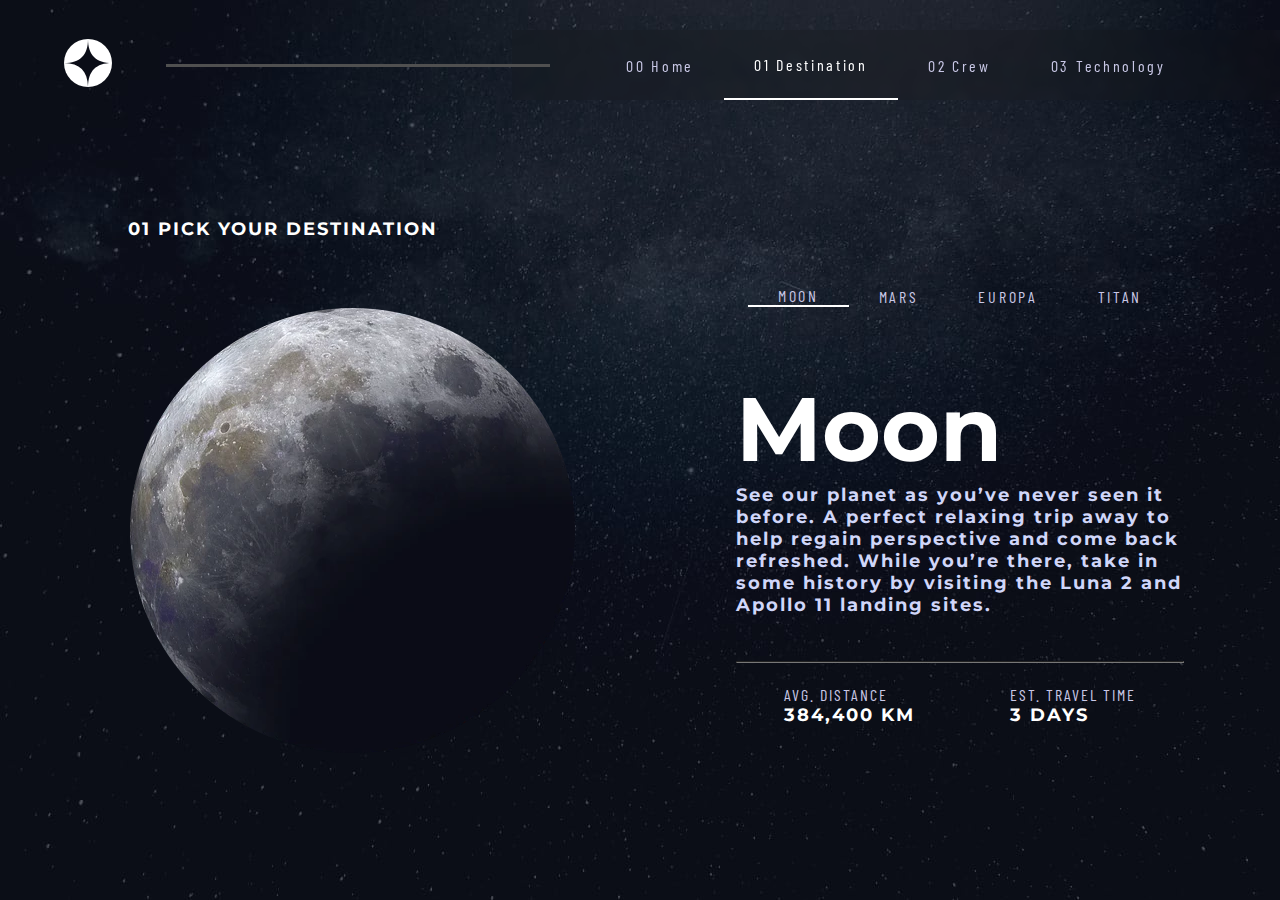
==== html/destination.html @ aa3d94fd "destinations-main-styles" ====
<!DOCTYPE html>
<html lang="en">
  <head>
    <meta charset="UTF-8" />
    <meta http-equiv="X-UA-Compatible" content="IE=edge" />
    <meta name="viewport" content="width=device-width, initial-scale=1.0" />
    <link rel="stylesheet" href="../style/main.css" />
    <title>Desafio Space Grid y flexbox</title>
    <link rel="preconnect" href="https://fonts.googleapis.com" />
    <link rel="preconnect" href="https://fonts.googleapis.com" />
    <link rel="preconnect" href="https://fonts.gstatic.com" crossorigin />
    <link
      href="https://fonts.googleapis.com/css2?family=Barlow+Condensed&family=Montserrat&display=swap"
      rel="stylesheet"
    />
    <script src="../javascript/jquery.js"></script>
    <script type="text/javascript" src="../javascript/planets.js"></script>
    <script type="text/javascript" src="../data.json"></script>
  </head>
  <body>
    <div class="destination-container">
      <div class="anim">
        <div class="header">
          <div class="menu-image">
            <img src="../assets/shared/logo.svg" alt="" />
          </div>
          <hr class="linea" />
          <div class="menu-btn"></div>
          <div class="menu">
            <ul class="menu-list">
              <li class="list-one">
                <a href="../index.html"><span class="numeros">00</span> Home</a>
              </li>
              <li class="list-one home">
                <a href="./destination.html" class="too"
                  ><span class="numeros">01</span> Destination</a
                >
              </li>
              <li class="list-one">
                <a href=""><span class="numeros">02</span> Crew</a>
              </li>
              <li class="list-one">
                <a href=""><span class="numeros">03</span> Technology</a>
              </li>
            </ul>
          </div>
        </div>
        <div class="destiny-planet">
          <h4><span>01</span> PICK YOUR DESTINATION</h4>
          <div class="planet-img">
            <img
              src="../assets/destination/image-moon.webp"
              alt=""
              class="plan-img"
            />
          </div>
        </div>
        <div class="destiny-text">
          <div class="planet-menu">
            <ul class="planet-list">
              <li class="list-one home">
                <a href=""> MOON</a>
              </li>
              <li class="list-one">
                <a href=""> MARS</a>
              </li>
              <li class="list-one">
                <a href=""> EUROPA</a>
              </li>
              <li class="list-one">
                <a href=""> TITAN</a>
              </li>
            </ul>
          </div>
          <div class="planet-text">
            <div class="luna">
              <h2 class="planet-name">Moon</h2>
              <h4 class="planet-desc">
                See our planet as you’ve never seen it before. A perfect
                relaxing trip away to help regain perspective and come back
                refreshed. While you’re there, take in some history by visiting
                the Luna 2 and Apollo 11 landing sites.
              </h4>
            </div>
            <div class="marte">
              <h2 class="planet-name">MARS</h2>
              <h4 class="planet-desc">
                Don’t forget to pack your hiking boots. You’ll need them to
                tackle Olympus Mons, the tallest planetary mountain in our solar
                system. It’s two and a half times the size of Everest!
              </h4>
            </div>
            <div class="europa">
              <h2 class="planet-name">EUROPA</h2>
              <h4 class="planet-desc">
                The smallest of the four Galilean moons orbiting Jupiter, Europa
                is a winter lover’s dream. With an icy surface, it’s perfect for
                a bit of ice skating, curling, hockey, or simple relaxation in
                your snug wintery cabin.
              </h4>
            </div>
            <div class="titan">
              <h2 class="planet-name">TITAN</h2>
              <h4 class="planet-desc">
                The only moon known to have a dense atmosphere other than Earth,
                Titan is a home away from home (just a few hundred degrees
                colder!). As a bonus, you get striking views of the Rings of
                Saturn.", "distance": "1.6 bil. km.
              </h4>
            </div>
          </div>
          <hr class="planet-divi" />
          <div class="data data-moon">
            <div class="dist">
              <p class="data-p">AVG. DISTANCE</p>
              <h4>384,400 KM</h4>
            </div>
            <div class="travel">
              <p class="data-p">EST. TRAVEL TIME</p>
              <h4>3 DAYS</h4>
            </div>
          </div>
          <div class="data data-mars">
            <div class="dist">
              <p class="data-p">AVG. DISTANCE</p>
              <h4>225 MIL. KM</h4>
            </div>
            <div class="travel">
              <p class="data-p">EST. TRAVEL TIME</p>
              <h4>9 MONTHS</h4>
            </div>
          </div>
          <div class="data data-europa">
            <div class="dist">
              <p class="data-p">AVG. DISTANCE</p>
              <h4>628 MIL. KM</h4>
            </div>
            <div class="travel">
              <p class="data-p">EST. TRAVEL TIME</p>
              <h4>3 YEARS</h4>
            </div>
          </div>
          <div class="data data-titan">
            <div class="dist">
              <p class="data-p">AVG. DISTANCE</p>
              <h4>1.6 BIL. KM</h4>
            </div>
            <div class="travel">
              <p class="data-p">EST. TRAVEL TIME</p>
              <h4>7 YEARS</h4>
            </div>
          </div>
        </div>
      </div>
    </div>
  </body>
</html>
---- style/main.css ----
* {
  margin: 0;
  padding: 0;
}
/*Imports de libreias*/
@import url("https://fonts.googleapis.com/css2?family=Barlow+Condensed&display=swap");
/*Inician estilos generales de pagina*/
html {
  width: 100%;
  height: 100%;
}
body {
  position: relative;
  background-color: rgb(13, 0, 26);
  height: 100%;
  width: 100%;
  background-size: cover;
  background-repeat: no-repeat;
  background-attachment: fixed;
}
.menu-btn {
  display: none;
  width: 10vw;
  height: 10vw;
  background-repeat: no-repeat;
}
h1 {
  font-family: "Montserrat", sans-serif;
  font-size: 130px;
  color: white;
}
h2 {
  font-family: "Montserrat", sans-serif;
  font-size: 90px;
  color: white;
}
h4 {
  font-family: "Montserrat", sans-serif;
  font-size: 18px;
  color: white;
  letter-spacing: 2px;
}
/*home main container style*/
.home-container {
  width: 100%;
  height: 100%;
  display: grid;
  /*---- uso de grid ---- */
  grid-template-areas:
    "header header"
    "texte explore";
  grid-template-rows: 100px 1fr;
  grid-template-columns: 1fr 1fr;
  background-image: url("../assets/home/background-home-desktop.jpg");
  background-size: cover;
  background-repeat: no-repeat;
  background-attachment: fixed;
}
/* header styles*/
.header {
  /*---- uso de grid ---- */
  grid-area: header;
  /*--------- uso de flex--------- */
  display: flex;
  width: 100%;
  justify-content: space-between;
  justify-self: center;
  align-items: center;

  margin-top: 30px;
}
.linea {
  width: 30%;
  border-width: 0 0 3px 0;
  border-color: rgb(80, 80, 80);
  position: absolute;
  left: 13%;
  z-index: 1;
}
.menu {
  height: 100%;
  width: 60%;
  background-color: rgba(20, 20, 20, 0.2);
  backdrop-filter: blur(5px);
}
.menu-list {
  list-style: none;
  /*--------- uso de flex--------- */
  display: flex;
  height: 100%;
  width: 100%;
  align-items: stretch;
  justify-content: center;
}

.list-one {
  padding-top: auto;
  padding-bottom: auto;
  padding-left: 30px;
  padding-right: 30px;
  text-align: center;
  /*--------- uso de flex--------- */
  display: flex;
  justify-content: center;
  align-items: center;
}

.list-one:hover {
  border-bottom: solid 2px rgb(124, 124, 124);
}
.home {
  border-bottom: solid 2px rgb(255, 255, 255);
}
.too {
  color: white !important;
}
.list-one a {
  text-decoration: none;
  color: rgb(201, 200, 230);
  font-family: "Barlow Condensed", sans-serif;
  font-size: 16px;
  letter-spacing: 2.7px;
}
.menu-image {
  position: relative;
  left: 5%;
}
.icon-menu1 {
  display: none;
}
.icon-menu2 {
  display: none;
}
/*Lefttext styles*/
.home-text {
  /*---- uso de grid ---- */
  grid-area: texte;
  margin: 35% 15% 5% 15%;
}

#travel {
  font-family: "Montserrat", sans-serif;
  color: rgb(208, 214, 249);
  font-size: 22px;
  padding-bottom: 50px;
  letter-spacing: 4.75px;
}
/*right home circle text*/
.home-explore {
  /*---- uso de grid ---- */
  grid-area: explore;
  /*--------- uso de flex--------- */
  display: flex;
  justify-content: flex-end;
  align-items: flex-end;
  padding: 20%;
}
.circle {
  width: 35vh;
  height: 35vh;
  background-color: white;
  border-radius: 50%;
  /*--------- uso de flex--------- */
  display: flex;
  justify-content: center;
  align-items: center;
  outline-width: 0;
  outline-style: solid;
  outline-color: gray;
  transition: outline 1s ease-in-out;
}
.circle p {
  margin: auto;
  font-family: "Montserrat", sans-serif;
  color: rgb(1, 2, 10);
  font-size: 18px;
  letter-spacing: 3px;
}
.circle:hover {
  outline-style: solid;
  outline-color: rgba(95, 95, 95, 0.582);
  outline-width: 50px;
}
/*Responsive tablet design*/
@media only screen and (max-width: 1050px) {
  body {
    background-image: url("../assets/home/background-home-tablet.jpg");
  }
  .linea {
    display: none;
  }
  .numeros {
    display: none;
  }
  .home-text {
    margin: 15% 12% 0 15%;
  }
  .home-container {
    grid-template-areas:
      "header"
      "texte"
      "explore";
    grid-template-columns: 1fr;
    grid-template-rows: 100px 1fr 1fr;
  }
  .home-explore {
    justify-content: center;
    align-items: center;
  }
  .circle {
    width: 35vw;
    height: 35vw;
    justify-content: center;
    align-items: center;
  }
}
@media only screen and (max-width: 450px) {
  body {
    background-image: url("../assets/home/background-home-mobile.jpg");
    background-attachment: fixed;
  }

  h1 {
    font-family: "Montserrat", sans-serif;
    font-size: 80px;
    color: white;
  }
  h4 {
    font-family: "Montserrat", sans-serif;
    font-size: 16px;
    color: white;
    letter-spacing: 2px;
  }
  #travel {
    font-family: "Montserrat", sans-serif;
    color: rgb(208, 214, 249);
    font-size: 22px;
    padding-bottom: 20px;
    letter-spacing: 4.75px;
  }
  .home {
    border-bottom: none;
  }
  .linea {
    display: none;
  }
  .icon-menu1 {
    display: block;
    position: relative;
    top: 7%;
    left: -20%;
  }
  .icon-menu2 {
    display: none;
    position: relative;
    left: 10%;
    top: 10%;
  }
  .menu-btn {
    display: block !important;
    background-image: url("../assets/shared/icon-hamburger.svg");
    position: absolute;
    right: 15vw;
    top: 15vw;
    z-index: 1;
  }

  .menu {
    position: absolute;
    right: 0;
    top: 0;
    width: 0%;
    height: 100%;
    transition: 1s;
  }
  .menu-list {
    flex-direction: column;
  }
  .numeros {
    display: none;
  }
  .home-container {
    grid-template-areas:
      "header"
      "texte"
      "explore";
    grid-template-columns: 1fr;
    grid-template-rows: 100px 1fr 1fr;
  }
  .menu-image img {
    width: 100%;
  }
  .list-one a {
    color: white;
    font-size: 30px;
    border-top: solid 1px gray;
    border-bottom: solid 1px gray;
    padding-top: 10%;
    padding-bottom: 10%;
    width: 100%;
  }
  .home-explore {
    grid-area: explore;
    display: flex;
    justify-content: center;
    align-items: center;
    padding: 0;
  }
  .circle {
    width: 35vw;
    height: 35vw;
  }
}
/* -----------------Destination page--------------------------------- */
.destination-container {
  width: 100%;
  height: 100%;
  background-image: url("../assets/destination/background-destination-desktop.jpg");
  background-size: cover;
  background-repeat: no-repeat;
  background-attachment: fixed;
}
.anim {
  animation: fade 2s;
  display: grid;
  /*---- uso de grid ---- */
  grid-template-areas:
    "header header"
    "planet texte";
  grid-template-rows: 100px 1fr;
  grid-template-columns: 1fr 1fr;
}
.destiny-planet {
  grid-area: planet;
  display: flex;
  flex-direction: column;
  padding: 15% 10% 15% 20%;
}
.destiny-planet h4 {
  padding: 5% 0 15% 0%;
}
.destiny-text {
  grid-area: texte;
  display: flex;
  flex-direction: column;

  padding: 15%;
}
.planet-menu {
  padding-bottom: 15%;
  padding-top: 20%;
}
.planet-list {
  list-style: none;
  /*--------- uso de flex--------- */
  display: flex;
  width: 100%;
  justify-content: center;
}
.planet-img {
  align-self: center;
}
.planet-desc {
  color: rgb(208, 214, 249);
}
.marte {
  display: none;
}
.europa {
  display: none;
}
.titan {
  display: none;
}
.data {
  display: flex;
  align-items: center;
  justify-content: space-around;
}
.planet-divi {
  margin: 10% 0 5% 0;
  border-color: rgb(119, 119, 119);
}
.data-mars {
  display: none;
}
.data-europa {
  display: none;
}
.data-titan {
  display: none;
}
.data-p {
  color: rgb(201, 200, 230);
  font-family: "Barlow Condensed", sans-serif;
  font-size: 16px;
  letter-spacing: 2px;
}
/* -----Animaciones--------- */
@keyframes fade {
  from {
    opacity: 0;
  }
  to {
    opacity: 1;
  }
}
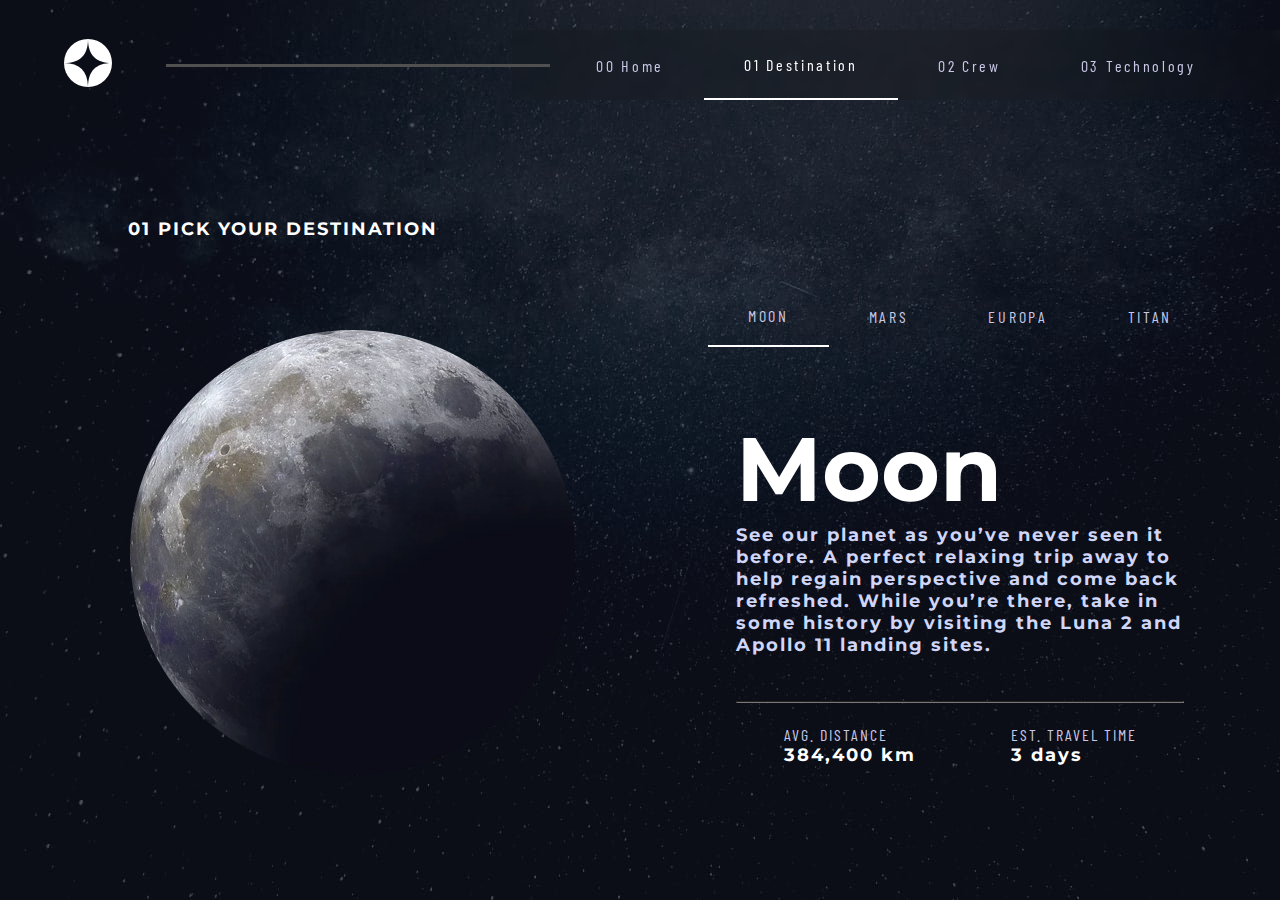
==== commit 983b05e9: "js added" ====
--- a/html/destination.html
+++ b/html/destination.html
@@ -14,140 +14,74 @@
       rel="stylesheet"
     />
     <script src="../javascript/jquery.js"></script>
+    <script type="text/javascript" src="../data.json"></script>
     <script type="text/javascript" src="../javascript/planets.js"></script>
-    <script type="text/javascript" src="../data.json"></script>
   </head>
   <body>
     <div class="destination-container">
-      <div class="anim">
-        <div class="header">
-          <div class="menu-image">
-            <img src="../assets/shared/logo.svg" alt="" />
-          </div>
-          <hr class="linea" />
-          <div class="menu-btn"></div>
-          <div class="menu">
-            <ul class="menu-list">
-              <li class="list-one">
-                <a href="../index.html"><span class="numeros">00</span> Home</a>
-              </li>
-              <li class="list-one home">
-                <a href="./destination.html" class="too"
-                  ><span class="numeros">01</span> Destination</a
-                >
-              </li>
-              <li class="list-one">
-                <a href=""><span class="numeros">02</span> Crew</a>
-              </li>
-              <li class="list-one">
-                <a href=""><span class="numeros">03</span> Technology</a>
-              </li>
-            </ul>
-          </div>
+      <div class="header">
+        <div class="menu-image">
+          <img src="../assets/shared/logo.svg" alt="" />
         </div>
-        <div class="destiny-planet">
-          <h4><span>01</span> PICK YOUR DESTINATION</h4>
-          <div class="planet-img">
-            <img
-              src="../assets/destination/image-moon.webp"
-              alt=""
-              class="plan-img"
-            />
-          </div>
+        <hr class="linea" />
+        <div class="menu-btn"></div>
+        <div class="menu">
+          <ul class="menu-list">
+            <li class="list-one">
+              <a href="../index.html"><span class="numeros">00</span> Home</a>
+            </li>
+            <li class="list-one home">
+              <a href="./destination.html" class="too"
+                ><span class="numeros">01</span> Destination</a
+              >
+            </li>
+
+            <li class="list-one">
+              <a href=""><span class="numeros">02</span> Crew</a>
+            </li>
+            <li class="list-one">
+              <a href=""><span class="numeros">03</span> Technology</a>
+            </li>
+          </ul>
         </div>
-        <div class="destiny-text">
-          <div class="planet-menu">
-            <ul class="planet-list">
-              <li class="list-one home">
-                <a href=""> MOON</a>
-              </li>
-              <li class="list-one">
-                <a href=""> MARS</a>
-              </li>
-              <li class="list-one">
-                <a href=""> EUROPA</a>
-              </li>
-              <li class="list-one">
-                <a href=""> TITAN</a>
-              </li>
-            </ul>
-          </div>
-          <div class="planet-text">
-            <div class="luna">
-              <h2 class="planet-name">Moon</h2>
-              <h4 class="planet-desc">
-                See our planet as you’ve never seen it before. A perfect
-                relaxing trip away to help regain perspective and come back
-                refreshed. While you’re there, take in some history by visiting
-                the Luna 2 and Apollo 11 landing sites.
-              </h4>
-            </div>
-            <div class="marte">
-              <h2 class="planet-name">MARS</h2>
-              <h4 class="planet-desc">
-                Don’t forget to pack your hiking boots. You’ll need them to
-                tackle Olympus Mons, the tallest planetary mountain in our solar
-                system. It’s two and a half times the size of Everest!
-              </h4>
-            </div>
-            <div class="europa">
-              <h2 class="planet-name">EUROPA</h2>
-              <h4 class="planet-desc">
-                The smallest of the four Galilean moons orbiting Jupiter, Europa
-                is a winter lover’s dream. With an icy surface, it’s perfect for
-                a bit of ice skating, curling, hockey, or simple relaxation in
-                your snug wintery cabin.
-              </h4>
-            </div>
-            <div class="titan">
-              <h2 class="planet-name">TITAN</h2>
-              <h4 class="planet-desc">
-                The only moon known to have a dense atmosphere other than Earth,
-                Titan is a home away from home (just a few hundred degrees
-                colder!). As a bonus, you get striking views of the Rings of
-                Saturn.", "distance": "1.6 bil. km.
-              </h4>
-            </div>
+      </div>
+
+      <div class="destiny-planet anim">
+        <h4><span>01</span> PICK YOUR DESTINATION</h4>
+
+        <img src="" alt="" class="plan-img" />
+      </div>
+      <div class="destiny-text">
+        <div class="planet-menu">
+          <ul class="planet-list">
+            <li class="list-one muna">
+              <p>MOON</p>
+            </li>
+            <li class="list-one mara">
+              <p>MARS</p>
+            </li>
+            <li class="list-one ropa">
+              <p>EUROPA</p>
+            </li>
+            <li class="list-one tita">
+              <p>TITAN</p>
+            </li>
+          </ul>
+        </div>
+        <div class="planet-text anim">
+          <div class="planeta">
+            <h2 class="planet-name"></h2>
+            <h4 class="planet-desc"></h4>
           </div>
           <hr class="planet-divi" />
-          <div class="data data-moon">
+          <div class="data">
             <div class="dist">
               <p class="data-p">AVG. DISTANCE</p>
-              <h4>384,400 KM</h4>
+              <h4 class="dista anim"></h4>
             </div>
             <div class="travel">
               <p class="data-p">EST. TRAVEL TIME</p>
-              <h4>3 DAYS</h4>
-            </div>
-          </div>
-          <div class="data data-mars">
-            <div class="dist">
-              <p class="data-p">AVG. DISTANCE</p>
-              <h4>225 MIL. KM</h4>
-            </div>
-            <div class="travel">
-              <p class="data-p">EST. TRAVEL TIME</p>
-              <h4>9 MONTHS</h4>
-            </div>
-          </div>
-          <div class="data data-europa">
-            <div class="dist">
-              <p class="data-p">AVG. DISTANCE</p>
-              <h4>628 MIL. KM</h4>
-            </div>
-            <div class="travel">
-              <p class="data-p">EST. TRAVEL TIME</p>
-              <h4>3 YEARS</h4>
-            </div>
-          </div>
-          <div class="data data-titan">
-            <div class="dist">
-              <p class="data-p">AVG. DISTANCE</p>
-              <h4>1.6 BIL. KM</h4>
-            </div>
-            <div class="travel">
-              <p class="data-p">EST. TRAVEL TIME</p>
-              <h4>7 YEARS</h4>
+              <h4 class="time anim"></h4>
             </div>
           </div>
         </div>
--- a/style/main.css
+++ b/style/main.css
@@ -96,8 +96,7 @@
 .list-one {
   padding-top: auto;
   padding-bottom: auto;
-  padding-left: 30px;
-  padding-right: 30px;
+
   text-align: center;
   /*--------- uso de flex--------- */
   display: flex;
@@ -120,6 +119,7 @@
   font-family: "Barlow Condensed", sans-serif;
   font-size: 16px;
   letter-spacing: 2.7px;
+  padding: 20px 40px 20px 40px;
 }
 .menu-image {
   position: relative;
@@ -181,11 +181,146 @@
   outline-color: rgba(95, 95, 95, 0.582);
   outline-width: 50px;
 }
+/* -----------------Destination page--------------------------------- */
+.destination-container {
+  width: 100%;
+  height: 100%;
+  background-image: url("../assets/destination/background-destination-desktop.jpg");
+  background-size: cover;
+  background-repeat: no-repeat;
+  background-attachment: fixed;
+  display: grid;
+  grid-template-areas:
+    "header header"
+    "planet texte";
+  grid-template-rows: 100px 1fr;
+  grid-template-columns: 1fr 1fr;
+}
+.anim {
+  animation: fade 2s;
+  /*---- uso de grid ---- */
+}
+.destiny-planet {
+  grid-area: planet;
+  display: flex;
+  flex-direction: column;
+  padding: 15% 10% 15% 20%;
+}
+.destiny-planet h4 {
+  padding: 5% 0 15% 0%;
+}
+.destiny-text {
+  grid-area: texte;
+  display: flex;
+  flex-direction: column;
+
+  padding: 15%;
+}
+.planet-menu {
+  padding-bottom: 15%;
+  padding-top: 20%;
+}
+.planet-list {
+  list-style: none;
+  /*--------- uso de flex--------- */
+  display: flex;
+  width: 100%;
+  justify-content: center;
+}
+.plan-img {
+  align-self: center;
+  padding-top: 5%;
+  animation: fade 1s;
+}
+.planet-desc {
+  color: rgb(208, 214, 249);
+}
+.marte {
+  display: none;
+}
+.europa {
+  display: none;
+}
+.titan {
+  display: none;
+}
+.data {
+  display: flex;
+  align-items: center;
+  justify-content: space-around;
+}
+.planet-divi {
+  margin: 10% 0 5% 0;
+  border-color: rgb(119, 119, 119);
+}
+
+.list-one p {
+  text-decoration: none;
+  color: rgb(201, 200, 230);
+  font-family: "Barlow Condensed", sans-serif;
+  font-size: 16px;
+  letter-spacing: 2.7px;
+  padding: 20px 40px 20px 40px;
+}
+.data-p {
+  color: rgb(201, 200, 230);
+  font-family: "Barlow Condensed", sans-serif;
+  font-size: 16px;
+  letter-spacing: 2px;
+}
 /*Responsive tablet design*/
 @media only screen and (max-width: 1050px) {
   body {
     background-image: url("../assets/home/background-home-tablet.jpg");
-  }
+    background-attachment: fixed;
+  }
+  /* ------responsive tablet destination--------- */
+  .destination-container {
+    grid-template-areas:
+      "header "
+      "planet "
+      "texte";
+    grid-template-columns: 1fr;
+    grid-template-rows: 100px 1fr 1fr;
+
+    background-image: url("../assets/destination/background-destination-tablet.jpg");
+  }
+  .destiny-planet {
+    padding: 3% 3% 0% 3%;
+  }
+  .destiny-planet h4 {
+    padding: 3% 3% 3% 3%;
+  }
+  .destiny-text {
+    grid-area: texte;
+    display: flex;
+    flex-direction: column;
+    padding: 0% 10% 0% 10%;
+  }
+  .planet-menu {
+    padding-bottom: 3%;
+    padding-top: 0%;
+  }
+  .planet-divi {
+    margin: 5% 0 5% 0;
+    border-color: rgb(119, 119, 119);
+  }
+  .planet-list {
+    list-style: none;
+    /*--------- uso de flex--------- */
+    display: flex;
+    width: 100%;
+    justify-content: center;
+  }
+  .plan-img {
+    align-self: center;
+    padding-top: 0%;
+    animation: fade 1s;
+  }
+  .planet-desc {
+    color: rgb(208, 214, 249);
+  }
+  /* --------------------------------------- */
   .linea {
     display: none;
   }
@@ -311,91 +446,6 @@
     height: 35vw;
   }
 }
-/* -----------------Destination page--------------------------------- */
-.destination-container {
-  width: 100%;
-  height: 100%;
-  background-image: url("../assets/destination/background-destination-desktop.jpg");
-  background-size: cover;
-  background-repeat: no-repeat;
-  background-attachment: fixed;
-}
-.anim {
-  animation: fade 2s;
-  display: grid;
-  /*---- uso de grid ---- */
-  grid-template-areas:
-    "header header"
-    "planet texte";
-  grid-template-rows: 100px 1fr;
-  grid-template-columns: 1fr 1fr;
-}
-.destiny-planet {
-  grid-area: planet;
-  display: flex;
-  flex-direction: column;
-  padding: 15% 10% 15% 20%;
-}
-.destiny-planet h4 {
-  padding: 5% 0 15% 0%;
-}
-.destiny-text {
-  grid-area: texte;
-  display: flex;
-  flex-direction: column;
-
-  padding: 15%;
-}
-.planet-menu {
-  padding-bottom: 15%;
-  padding-top: 20%;
-}
-.planet-list {
-  list-style: none;
-  /*--------- uso de flex--------- */
-  display: flex;
-  width: 100%;
-  justify-content: center;
-}
-.planet-img {
-  align-self: center;
-}
-.planet-desc {
-  color: rgb(208, 214, 249);
-}
-.marte {
-  display: none;
-}
-.europa {
-  display: none;
-}
-.titan {
-  display: none;
-}
-.data {
-  display: flex;
-  align-items: center;
-  justify-content: space-around;
-}
-.planet-divi {
-  margin: 10% 0 5% 0;
-  border-color: rgb(119, 119, 119);
-}
-.data-mars {
-  display: none;
-}
-.data-europa {
-  display: none;
-}
-.data-titan {
-  display: none;
-}
-.data-p {
-  color: rgb(201, 200, 230);
-  font-family: "Barlow Condensed", sans-serif;
-  font-size: 16px;
-  letter-spacing: 2px;
-}
 /* -----Animaciones--------- */
 @keyframes fade {
   from {
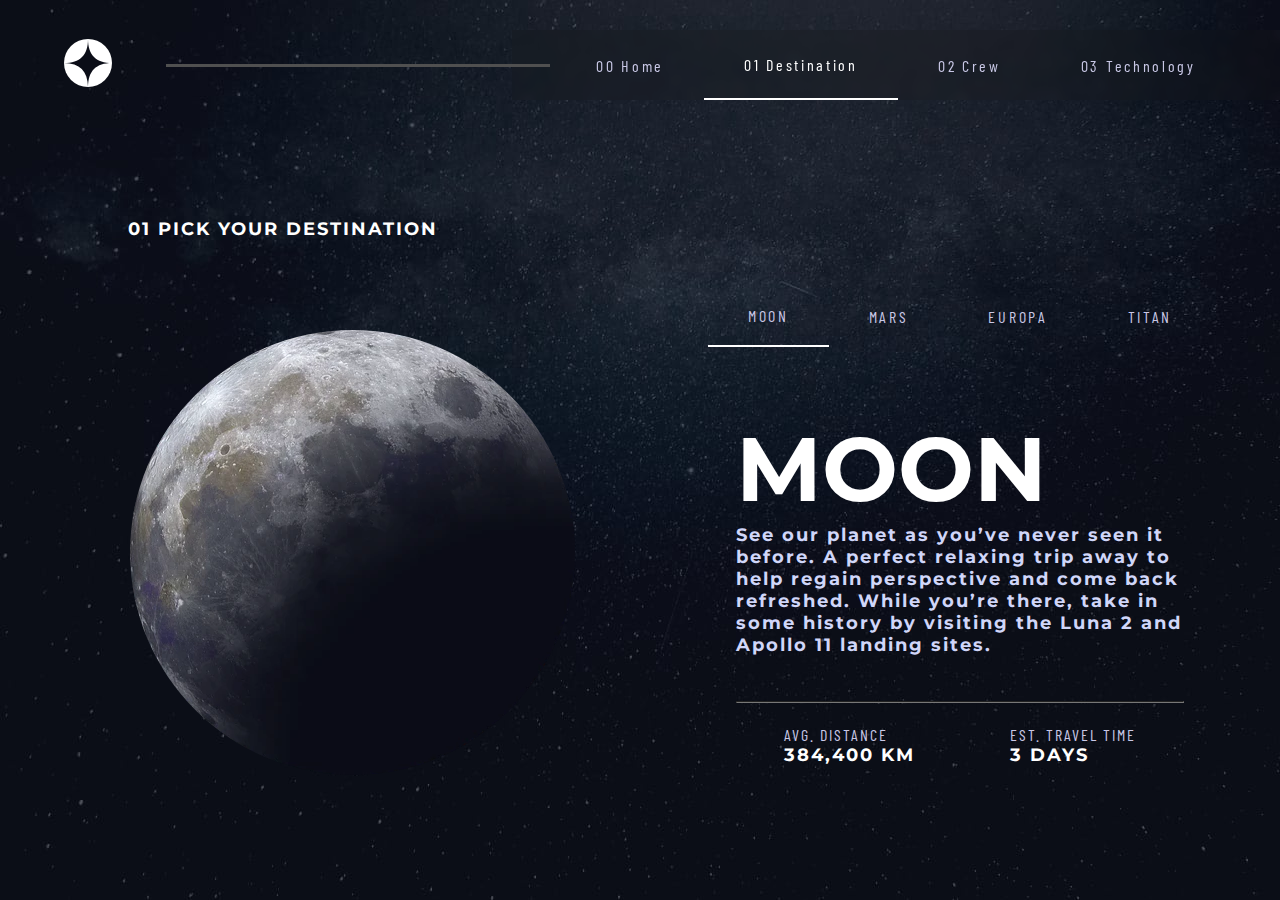
==== commit b292f989: "javascript text" ====
--- a/html/destination.html
+++ b/html/destination.html
@@ -7,13 +7,17 @@
     <link rel="stylesheet" href="../style/main.css" />
     <title>Desafio Space Grid y flexbox</title>
     <link rel="preconnect" href="https://fonts.googleapis.com" />
-    <link rel="preconnect" href="https://fonts.googleapis.com" />
     <link rel="preconnect" href="https://fonts.gstatic.com" crossorigin />
     <link
       href="https://fonts.googleapis.com/css2?family=Barlow+Condensed&family=Montserrat&display=swap"
       rel="stylesheet"
     />
+    <link
+      href="https://fonts.googleapis.com/css2?family=Bellefair&display=swap"
+      rel="stylesheet"
+    />
     <script src="../javascript/jquery.js"></script>
+    <script src="../javascript/animations.js"></script>
     <script type="text/javascript" src="../data.json"></script>
     <script type="text/javascript" src="../javascript/planets.js"></script>
   </head>
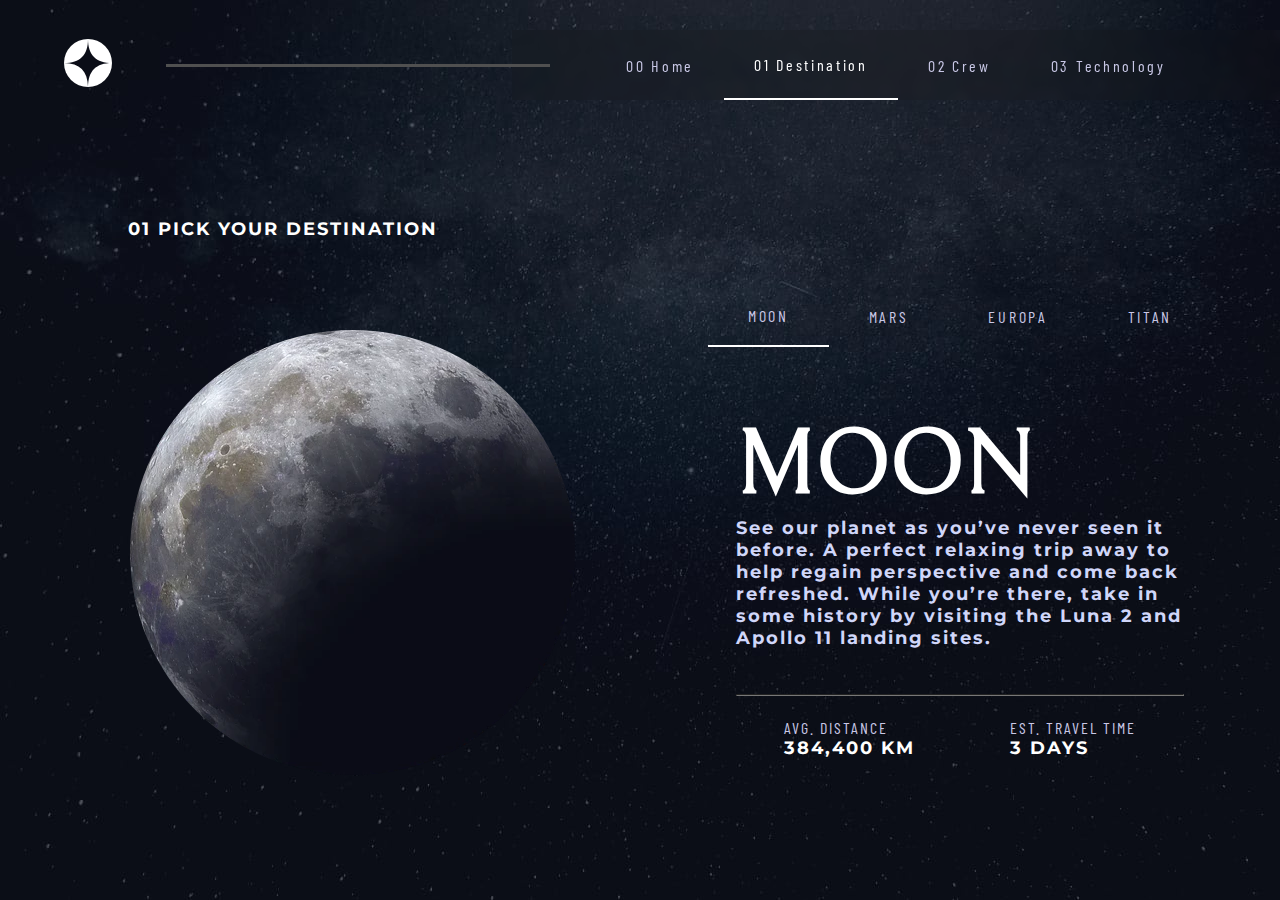
==== commit e53ce538: "viaje" ====
--- a/html/destination.html
+++ b/html/destination.html
@@ -21,7 +21,7 @@
     <script type="text/javascript" src="../data.json"></script>
     <script type="text/javascript" src="../javascript/planets.js"></script>
   </head>
-  <body>
+  <body class="destino">
     <div class="destination-container">
       <div class="header">
         <div class="menu-image">
--- a/style/main.css
+++ b/style/main.css
@@ -25,12 +25,13 @@
   background-repeat: no-repeat;
 }
 h1 {
-  font-family: "Montserrat", sans-serif;
-  font-size: 130px;
+  font-family: "Bellefair", serif;
+  font-weight: 400;
+  font-size: 150px;
   color: white;
 }
 h2 {
-  font-family: "Montserrat", sans-serif;
+  font-family: "Bellefair", serif;
   font-size: 90px;
   color: white;
 }
@@ -94,9 +95,6 @@
 }
 
 .list-one {
-  padding-top: auto;
-  padding-bottom: auto;
-
   text-align: center;
   /*--------- uso de flex--------- */
   display: flex;
@@ -119,7 +117,7 @@
   font-family: "Barlow Condensed", sans-serif;
   font-size: 16px;
   letter-spacing: 2.7px;
-  padding: 20px 40px 20px 40px;
+  padding: 20px 30px 20px 30px;
 }
 .menu-image {
   position: relative;
@@ -154,6 +152,9 @@
   justify-content: flex-end;
   align-items: flex-end;
   padding: 20%;
+}
+.lin {
+  text-decoration: none;
 }
 .circle {
   width: 35vh;
@@ -282,8 +283,6 @@
       "texte";
     grid-template-columns: 1fr;
     grid-template-rows: 100px 1fr 1fr;
-
-    background-image: url("../assets/destination/background-destination-tablet.jpg");
   }
   .destiny-planet {
     padding: 3% 3% 0% 3%;
@@ -328,7 +327,7 @@
     display: none;
   }
   .home-text {
-    margin: 15% 12% 0 15%;
+    margin: 10% 12% 0 15%;
   }
   .home-container {
     grid-template-areas:
@@ -341,6 +340,7 @@
   .home-explore {
     justify-content: center;
     align-items: center;
+    padding: 0;
   }
   .circle {
     width: 35vw;
@@ -353,15 +353,23 @@
   body {
     background-image: url("../assets/home/background-home-mobile.jpg");
     background-attachment: fixed;
-  }
-
+    height: 100%;
+    width: 100%;
+    background-size: fill;
+  }
+  .destino {
+    background-image: url("../assets/destination/background-destination-mobile.jpg");
+  }
   h1 {
-    font-family: "Montserrat", sans-serif;
     font-size: 80px;
     color: white;
   }
+  h2 {
+    font-size: 75px;
+
+    color: white;
+  }
   h4 {
-    font-family: "Montserrat", sans-serif;
     font-size: 16px;
     color: white;
     letter-spacing: 2px;
@@ -373,9 +381,7 @@
     padding-bottom: 20px;
     letter-spacing: 4.75px;
   }
-  .home {
-    border-bottom: none;
-  }
+
   .linea {
     display: none;
   }
@@ -405,11 +411,12 @@
     right: 0;
     top: 0;
     width: 0%;
-    height: 100%;
+    height: 100vh;
     transition: 1s;
   }
   .menu-list {
     flex-direction: column;
+    display: none;
   }
   .numeros {
     display: none;
@@ -441,9 +448,33 @@
     align-items: center;
     padding: 0;
   }
+  .lin {
+    text-decoration: none;
+  }
+
   .circle {
     width: 35vw;
     height: 35vw;
+  }
+  .destination-container {
+    height: 100%;
+    width: 100%;
+    grid-template-areas:
+      "header "
+      "planet "
+      "texte";
+    grid-template-columns: 1fr;
+    grid-template-rows: 100px 1fr 2fr;
+  }
+  .list-one p {
+    padding: 20px 20px 20px 20px;
+  }
+  .plan-img {
+    width: 50vw;
+    padding: 5%;
+  }
+  .data {
+    padding-bottom: 30px;
   }
 }
 /* -----Animaciones--------- */
